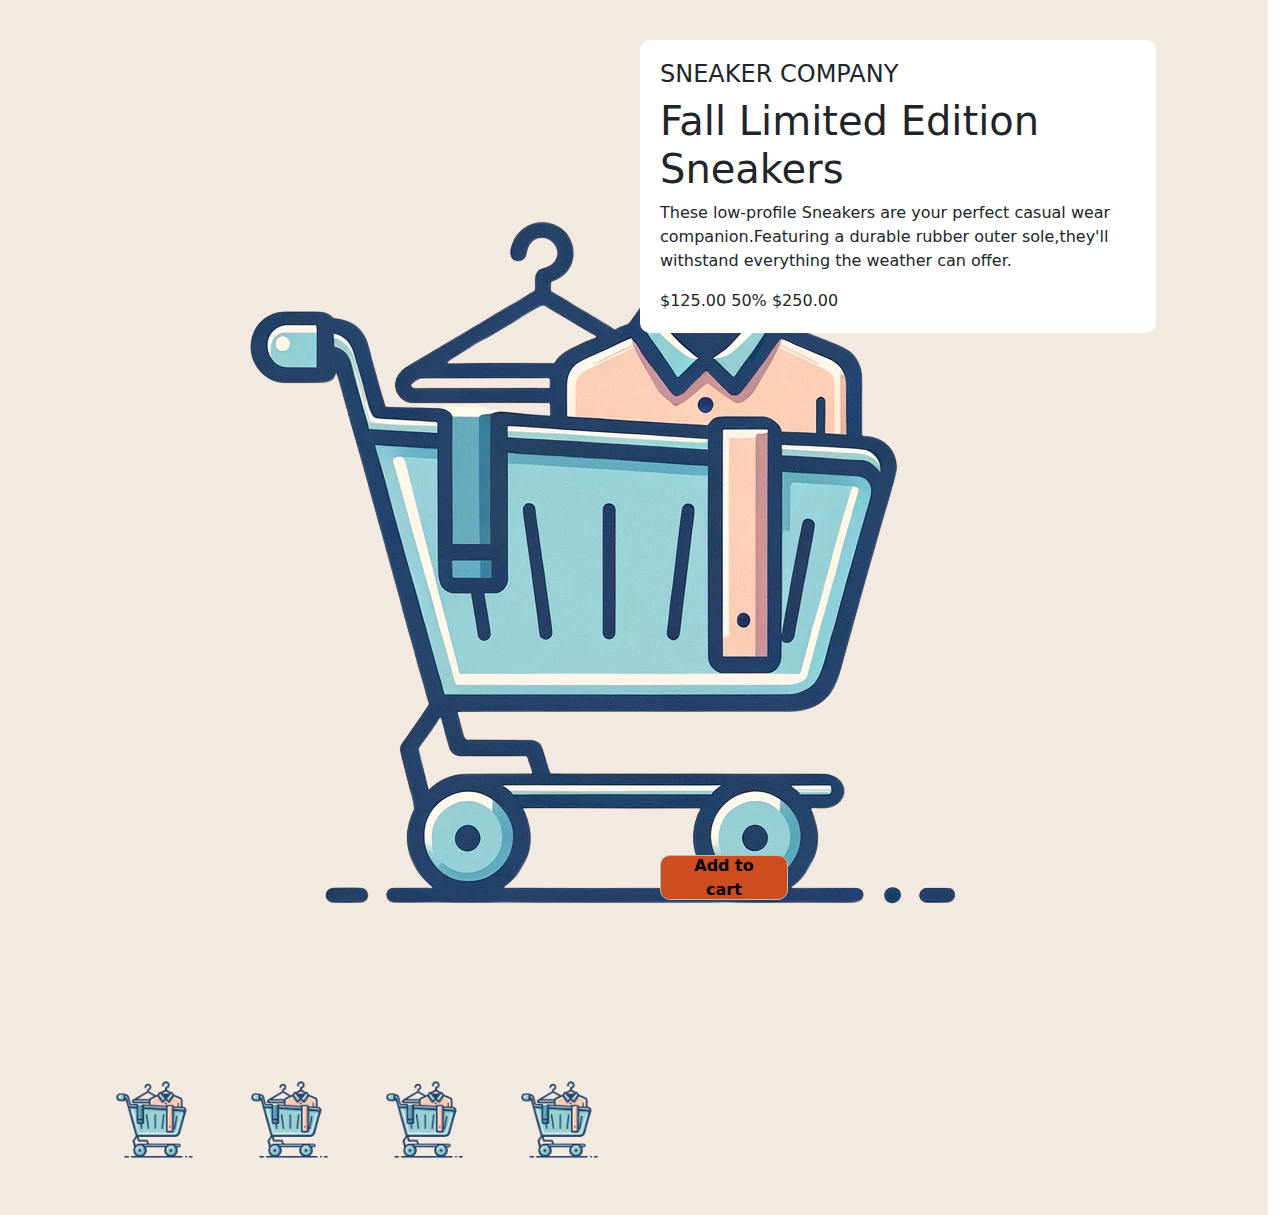
==== marcio-xerem/produtos.html @ 09e9e6fc "primeiro commit" ====
<!DOCTYPE html>
<html lang="pt-br">

<head>
    <meta charset="UTF-8">
    <meta name="viewport" content="width=device-width, initial-scale=1.0">
    <link rel="stylesheet" href="style.css">
    <link href="https://cdn.jsdelivr.net/npm/bootstrap@5.3.3/dist/css/bootstrap.min.css" rel="stylesheet"
        integrity="sha384-QWTKZyjpPEjISv5WaRU9OFeRpok6YctnYmDr5pNlyT2bRjXh0JMhjY6hW+ALEwIH" crossorigin="anonymous">
    <script src="https://cdn.jsdelivr.net/npm/bootstrap@5.3.3/dist/js/bootstrap.bundle.min.js"
        integrity="sha384-YvpcrYf0tY3lHB60NNkmXc5s9fDVZLESaAA55NDzOxhy9GkcIdslK1eN7N6jIeHz"
        crossorigin="anonymous"></script>
    <title>Detalhe do Produto</title>
</head>

<body>

    <main class="row">

        <div class="detalheProduto col-6">

            <img src="assets/carrinho.png" class="vazio">
            
            <div class="row">

                <div class="minImg col-3"> <img src="assets/carrinho.png" class="vazio"></div>

                <div class="minImg col-3"> <img src="assets/carrinho.png" class="vazio"></div>

                <div class="minImg col-3"> <img src="assets/carrinho.png" class="vazio"></div>

                <div class="minImg col-3"> <img src="assets/carrinho.png" class="vazio"></div>



            </div>



        </div>

        <div class="catalogoProduto col-6">
            <div class="carrinho">
                <h4>SNEAKER COMPANY</h4>

                <h1>Fall Limited Edition Sneakers</h1>

                <p>These low-profile Sneakers are your perfect casual wear companion.Featuring a durable rubber outer
                    sole,they'll withstand everything the weather can offer.</p>

                <span>$125.00 50%</span>
                <span>$250.00</span>

                <button class="btn-addCart">Add to cart</button>



            </div>

    </main>
    <script src="script.js" type="module"></script>
</body>

</html>
---- marcio-xerem/style.css ----
* {
    margin: 0;
    padding: 0;
    box-sizing: border-box;
}

main {
    width: 100%;
    background-color: #f2e9e1;
    padding: 40px 100px;
}

.container-produtos{
    padding: 20px;
}

.card-produto {
    padding:10px;
}

.produto img {
    width: 100%;
    height: 200px;
    border-radius: 15px;
}

.produto {
    padding: 10px 20px;
    display: flex;
    flex-direction: column;
    align-items: center;
    position: relative;
}

.produto .btn-add {
    width: 50%;
    position: absolute;
    bottom: 0;
    border: 0;
    padding: 10px 20px;
    border-radius: 30px;
    border: 1px solid rgb(186, 184, 184);
    display: flex;
    justify-content: space-around;
    align-items: center;
    height: 45px;
}

.btn-controller {
    width: 50%;
    position: absolute;
    bottom: 0;
    border: 0;
    padding: 10px;
    border-radius: 30px;
    background-color: #c83b0e;
    display: flex;
    justify-content: space-between;
    align-items: center;
    height: 45px;
    color: #fff;
    font-size: 18px;
    display: none;
}

.controller {
    width: 20px !important;
    height: 20px !important;
    border: 1px solid #fff;
    border-radius: 50%;
    display: flex;
    align-items: center;
    justify-content: center;
}

.controller img {
    width: 10px !important;
    height: 10px !important;
}


.produto > button img {
    width: 20px;
}

.infos {
    padding: 10px 20px;
    display: flex;
    flex-direction: column;
    gap: 10px;
}

.marca {
    color: #c4b6aa;
    font-size: 16px;
}

.nome,.preco {
    font-size: 18px;
}

.preco {
    font-weight: 500;
    color: rgb(251, 177, 39);
}

.carrinho {
    background-color: #fff;
    padding: 20px;
    border-radius: 10px;
}

.carrinho h2{
    color: #c53a09;
    font-weight: bold;
    font-size: 22px;
}

.lista-produtos {
    text-align: center;
    padding: 20px;
    margin-bottom: 30px;
}

.lista-produtos .vazio {
    width: 250px;
}

.card-carrinho {
    text-align: left;
    margin-bottom: 10px;
}

.produto-carrinho {
    font-weight: 500;
}

.infos-carrinho {
    display: flex;
    gap: 10px;
}

.quantidade-carrinho {
    color: #cc4d1f;
    font-weight: bold;
}

.valor-individual {
    color: #a19c9c;
}

.valor-total {
    color: #575757;
    font-weight: 500;
}

.valor-total-carrinho {
    text-align: center;
}


/* Página com os detalhes da compra */

.modal {
    position: fixed;
    top: 0;
    left: 0;
    width: 100%;
    height: 100%;
    background-color: rgba(0, 0, 0, 0.5);
    display: flex;
    justify-content: center;
    align-items: center;
    z-index: 1000;
    /* Garantir que a modal esteja em cima */
}

.modal-content {
    background-color: white;
    padding: 20px;
    border-radius: 10px;
    text-align: left;
    max-width: 600px;
    width: 80%;
    z-index: 1001;
    /* Garantir que o conteúdo da modal esteja em cima */
}

.imagem-produto {
    width: 50px;
    height: 50px;
    object-fit: cover;
    margin-right: 10px;
}

.produto-confirmacao {
    display: flex;
    align-items: flex-start;
    margin-bottom: 10px;
}

.produto-info {
    display: flex;
    flex-direction: column;
    justify-content: center;
    margin-left: 10px;
}

.produto-nome {
    font-weight: bold;
    margin-bottom: 5px;
}

.produto-detalhes {
    font-size: 14px;
}

/* Estilo para centralizar o botão */
.modal-content .btn-novo-pedido {
    display: block;
    margin: 20px auto;
    color: #fff;
    background-color: #c53a09;
    font-size: 18px;
    border-radius: 20px;
    width: 80%;
}

/* Estilo para congelar o fundo */
.modal-open {
    overflow: hidden;
}

.catalogoProduto .btn-addCart {
    width: 10%;
    position: absolute;
    bottom: 0;
    border: 0;
    padding: 10px 20px;
    border-radius: 10px;
    border: 1px solid rgb(186, 184, 184);
    display: flex;
    justify-content: space-around;
    align-items: center;
    height: 45px;
    background-color: #cc4d1f;
    font-weight: bold;
}

.detalheProduto .minImg img{ 

width: 100%; 




}
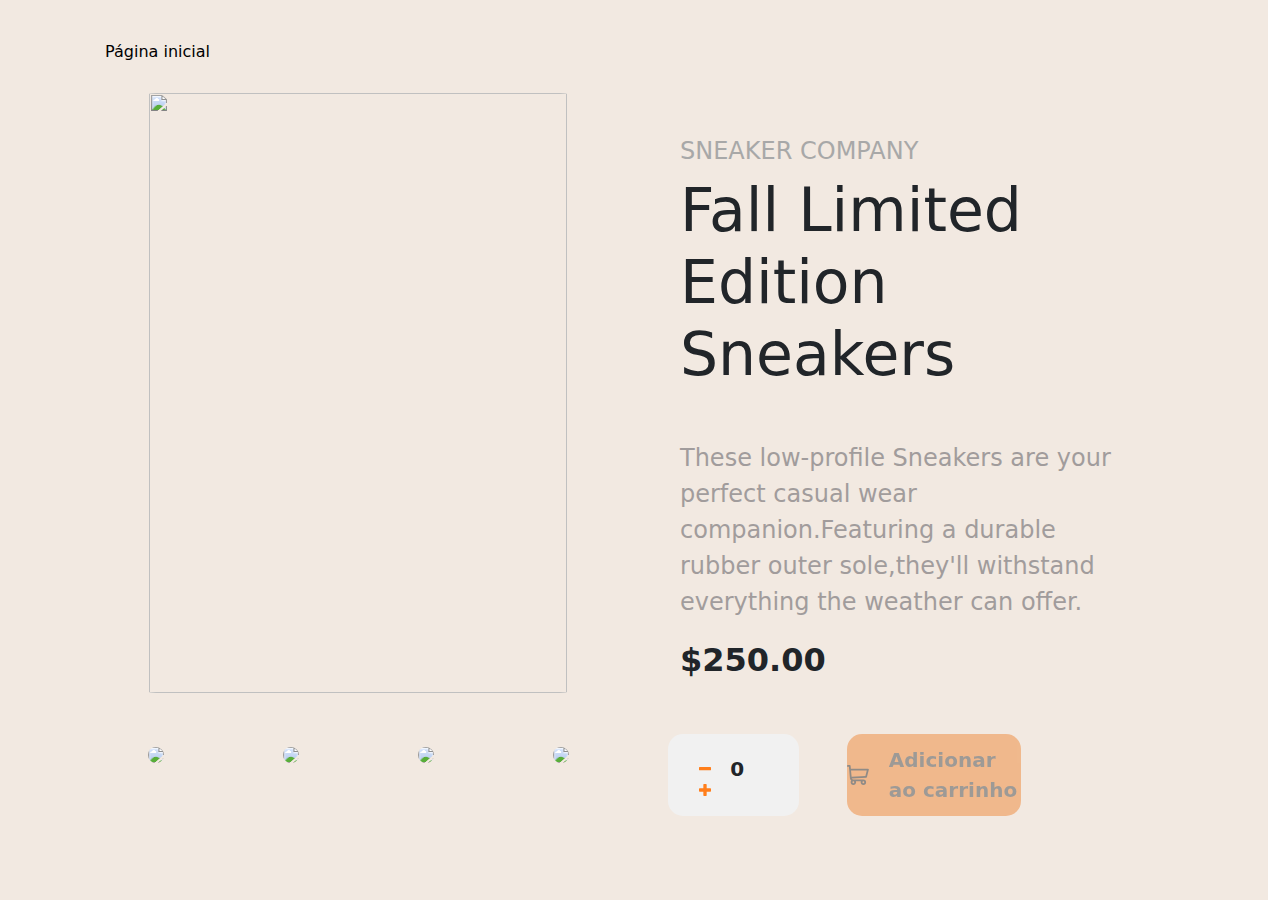
==== commit 1d10c5fd: "Integração do carrinho entre a página principal e a página individual do produto" ====
--- a/marcio-xerem/produtos.html
+++ b/marcio-xerem/produtos.html
@@ -15,23 +15,25 @@
 
 <body>
 
-    <main class="row">
+    <main class="row" style="height: 100vh;">
+
+        <div class="pagina-inicial">
+            <a href="./index.html"> <img src="https://cdn-icons-png.flaticon.com/512/271/271218.png" alt=""> Página inicial</a>
+        </div>
 
         <div class="detalheProduto col-6">
 
-            <img src="assets/carrinho.png" class="vazio">
+            <img src="https://decathlonstore.vtexassets.com/unsafe/1256x1256/center/middle/https%3A%2F%2Fdecathlonpro.vtexassets.com%2Farquivos%2Fids%2F157609914-628-628%2F-cta-performance-510-pto-pv24-2xl-preto-3g1.jpg%3Fv%3D638586306257200000" class="vazio">
             
             <div class="row">
 
-                <div class="minImg col-3"> <img src="assets/carrinho.png" class="vazio"></div>
+                <div class="minImg col-3"> <img src="https://decathlonstore.vtexassets.com/unsafe/1256x1256/center/middle/https%3A%2F%2Fdecathlonpro.vtexassets.com%2Farquivos%2Fids%2F157609914-628-628%2F-cta-performance-510-pto-pv24-2xl-preto-3g1.jpg%3Fv%3D638586306257200000" class="vazio"></div>
 
-                <div class="minImg col-3"> <img src="assets/carrinho.png" class="vazio"></div>
+                <div class="minImg col-3"> <img src="https://decathlonstore.vtexassets.com/unsafe/1256x1256/center/middle/https%3A%2F%2Fdecathlonpro.vtexassets.com%2Farquivos%2Fids%2F157609914-628-628%2F-cta-performance-510-pto-pv24-2xl-preto-3g1.jpg%3Fv%3D638586306257200000" class="vazio"></div>
 
-                <div class="minImg col-3"> <img src="assets/carrinho.png" class="vazio"></div>
+                <div class="minImg col-3"> <img src="https://decathlonstore.vtexassets.com/unsafe/1256x1256/center/middle/https%3A%2F%2Fdecathlonpro.vtexassets.com%2Farquivos%2Fids%2F157609914-628-628%2F-cta-performance-510-pto-pv24-2xl-preto-3g1.jpg%3Fv%3D638586306257200000" class="vazio"></div>
 
-                <div class="minImg col-3"> <img src="assets/carrinho.png" class="vazio"></div>
-
-
+                <div class="minImg col-3"> <img src="https://decathlonstore.vtexassets.com/unsafe/1256x1256/center/middle/https%3A%2F%2Fdecathlonpro.vtexassets.com%2Farquivos%2Fids%2F157609914-628-628%2F-cta-performance-510-pto-pv24-2xl-preto-3g1.jpg%3Fv%3D638586306257200000" class="vazio"></div>
 
             </div>
 
@@ -40,7 +42,7 @@
         </div>
 
         <div class="catalogoProduto col-6">
-            <div class="carrinho">
+            <div class="infos-produto">
                 <h4>SNEAKER COMPANY</h4>
 
                 <h1>Fall Limited Edition Sneakers</h1>
@@ -48,17 +50,34 @@
                 <p>These low-profile Sneakers are your perfect casual wear companion.Featuring a durable rubber outer
                     sole,they'll withstand everything the weather can offer.</p>
 
-                <span>$125.00 50%</span>
                 <span>$250.00</span>
 
-                <button class="btn-addCart">Add to cart</button>
+                <div class="cart-manager">
 
+                    <div class="controlador row">
 
+                        <div class="col-3 decrement"><img src="assets/icon-minus.svg" alt=""></div>
+
+                        <span class="col-6 contador">0</span>
+
+                        <div class="col-3 increment"><img src="assets/icon-plus.svg" alt=""></div>
+
+                    </div>
+
+                    <div class="addCart-individual desabilitado">
+
+                        <img src="assets/icon-cart.svg" alt="">
+
+                        <span>Adicionar ao carrinho</span>
+
+                    </div>
+
+                </div>
 
             </div>
 
     </main>
-    <script src="script.js" type="module"></script>
+    <script src="produtoScript.js" type="module"></script>
 </body>
 
 </html>--- a/marcio-xerem/style.css
+++ b/marcio-xerem/style.css
@@ -16,16 +16,22 @@
 
 .card-produto {
     padding:10px;
-}
-
-.produto img {
+    height: 100%;
+}
+
+.produto > a > img {
     width: 100%;
     height: 200px;
     border-radius: 15px;
 }
 
+.produto a {
+    width: 100%;
+    flex-grow: 1;
+}
+
 .produto {
-    padding: 10px 20px;
+    padding: 10px 0px;
     display: flex;
     flex-direction: column;
     align-items: center;
@@ -40,6 +46,7 @@
     padding: 10px 20px;
     border-radius: 30px;
     border: 1px solid rgb(186, 184, 184);
+    background-color: #f3d8bf;
     display: flex;
     justify-content: space-around;
     align-items: center;
@@ -231,27 +238,128 @@
     overflow: hidden;
 }
 
-.catalogoProduto .btn-addCart {
-    width: 10%;
-    position: absolute;
-    bottom: 0;
-    border: 0;
-    padding: 10px 20px;
-    border-radius: 10px;
-    border: 1px solid rgb(186, 184, 184);
-    display: flex;
-    justify-content: space-around;
-    align-items: center;
-    height: 45px;
-    background-color: #cc4d1f;
-    font-weight: bold;
+.catalogoProduto {
+    display: flex;
+    justify-content: center;
+    align-items: center;
+}
+
+.detalheProduto {
+    text-align: center;
+}
+
+.detalheProduto img {
+    border-radius: 30px;
+}
+
+.detalheProduto > img {
+    width: 90%;
+    margin-bottom: 40px;
+    height: 600px;
+}
+
+.infos-produto {
+    padding: 40px;
+}
+
+.infos-produto > h4 {
+    color: #a8a8a8;
+}
+
+.infos-produto > h1 {
+    font-size: 60px;
+    margin-bottom: 50px;
+}
+
+.infos-produto > p {
+    font-size: 24px;
+    color: #a19c9c;
+}
+
+.infos-produto > span {
+    font-weight: bold;
+    font-size: 32px;
+}
+
+.minImg {
+    padding: 10px;
 }
 
 .detalheProduto .minImg img{ 
 
-width: 100%; 
-
-
-
-
+width: 80%; 
+
+}
+
+.cart-manager {
+    margin-top: 50px;
+    display: flex;
+    gap: 60px;
+}
+
+.controlador {
+    width: 30%;
+    padding: 20px 25px;
+    background-color: #f1f1f1;
+    border-radius: 15px;
+    user-select: none;
+}
+
+.controlador > div, .controlador > span {
+    text-align: center;
+    font-size: 20px;
+    font-weight: bold;
+    display: flex;
+    justify-content: center;
+    align-items: center;
+}
+
+.controlador img {
+    width: 15px;
+}
+
+.controlador > div {
+    cursor: pointer;
+}
+
+.addCart-individual {
+    background-color: #ee7010;
+    width: 40%;
+    display: flex;
+    align-items: center;
+    justify-content: center;
+    border-radius: 15px;
+    gap: 20px;
+}
+
+.addCart-individual span {
+    font-weight: bold;
+    font-size: 20px;
+}
+
+.addCart-individual img {
+    
+    filter: brightness(0);
+
+}
+
+.pagina-inicial {
+    margin-bottom: 20px;
+}
+
+.pagina-inicial > a {
+    text-decoration: none;
+    color: #000;
+}
+
+.pagina-inicial > a > img {
+    width: 20px;
+}
+
+.desabilitado {
+    opacity: 0.4;
+}
+
+.habilitado {
+    opacity: 1;
 }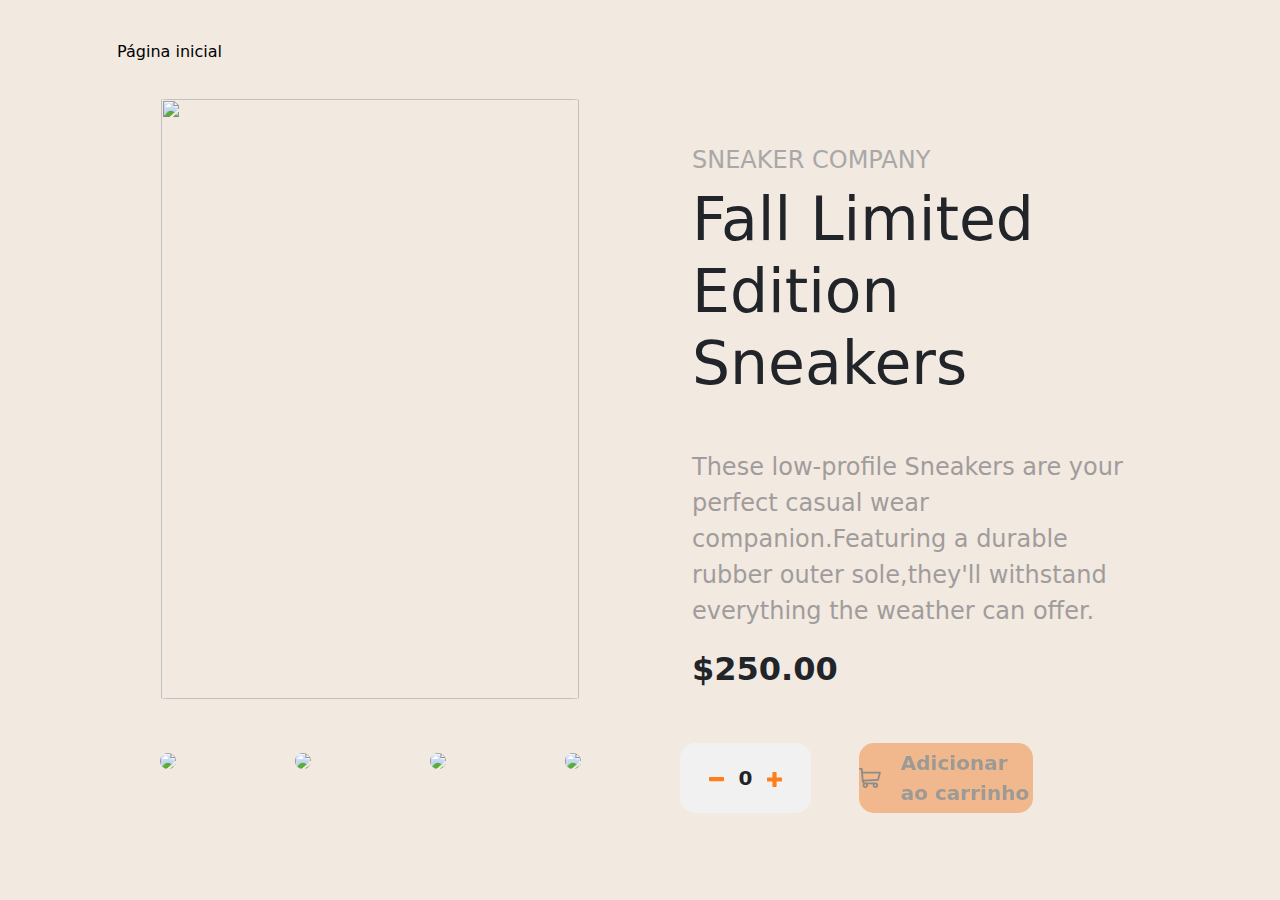
==== commit 574b88f9: "Configuração de responsivo" ====
--- a/marcio-xerem/produtos.html
+++ b/marcio-xerem/produtos.html
@@ -21,7 +21,7 @@
             <a href="./index.html"> <img src="https://cdn-icons-png.flaticon.com/512/271/271218.png" alt=""> Página inicial</a>
         </div>
 
-        <div class="detalheProduto col-6">
+        <div class="detalheProduto col-xxl-6 col-xl-6 col-lg-6 col-md-12 col-sm-12 col-12">
 
             <img src="https://decathlonstore.vtexassets.com/unsafe/1256x1256/center/middle/https%3A%2F%2Fdecathlonpro.vtexassets.com%2Farquivos%2Fids%2F157609914-628-628%2F-cta-performance-510-pto-pv24-2xl-preto-3g1.jpg%3Fv%3D638586306257200000" class="vazio">
             
@@ -41,7 +41,7 @@
 
         </div>
 
-        <div class="catalogoProduto col-6">
+        <div class="catalogoProduto col-xxl-6 col-xl-6 col-lg-6 col-md-12 col-sm-12 col-12">
             <div class="infos-produto">
                 <h4>SNEAKER COMPANY</h4>
 
@@ -56,11 +56,11 @@
 
                     <div class="controlador row">
 
-                        <div class="col-3 decrement"><img src="assets/icon-minus.svg" alt=""></div>
-
-                        <span class="col-6 contador">0</span>
-
-                        <div class="col-3 increment"><img src="assets/icon-plus.svg" alt=""></div>
+                        <div class="testeControlador">
+                            <div class="col-3 decrement"><img src="assets/icon-minus.svg" alt=""></div>
+                            <span class="col-6 contador">0</span>
+                            <div class="col-3 increment"><img src="assets/icon-plus.svg" alt=""></div>
+                        </div>
 
                     </div>
 
--- a/marcio-xerem/style.css
+++ b/marcio-xerem/style.css
@@ -4,8 +4,13 @@
     box-sizing: border-box;
 }
 
+body {
+    background-color: #f2e9e1 !important;
+}
+
 main {
     width: 100%;
+    margin: 0 auto !important;
     background-color: #f2e9e1;
     padding: 40px 100px;
 }
@@ -303,6 +308,7 @@
     background-color: #f1f1f1;
     border-radius: 15px;
     user-select: none;
+    display: flex;
 }
 
 .controlador > div, .controlador > span {
@@ -362,4 +368,116 @@
 
 .habilitado {
     opacity: 1;
+}
+
+@media screen and (max-width:1400px) and (min-width:1200px) {
+
+    .btn-add {
+        font-size: 12px;
+    }
+
+    .btn-add > img {
+        width: 15px !important;
+    }
+
+}
+
+@media  screen and (max-width:1300px) {
+    
+    .controlador {
+        padding: 20px 15px;
+    }
+
+}
+
+@media screen and (max-width:800px) {
+    
+    .detalheProduto > img {
+        width: 100%;
+        height: 400px;
+    }
+
+    .infos-produto > h4 {
+        font-size: 18px;
+    }
+    
+    .infos-produto > h1 {
+        font-size: 42px;
+        margin-bottom: 50px;
+    }
+    
+    .infos-produto > p {
+        font-size: 20px;
+        color: #a19c9c;
+    }
+    
+    .infos-produto > span {
+        font-weight: bold;
+        font-size: 28px;
+    }
+
+    main {
+        padding: 30px;
+    }
+
+}
+
+@media screen and (max-width:1000px) {
+
+    .btn-add {
+        font-size: 12px;
+    }
+
+    .btn-add > img {
+        width: 15px !important;
+    }
+
+}
+
+@media screen and (max-width:480px) {
+
+    .container-produtos {
+        padding: 0px;
+    }
+
+    .card-produto {
+        padding: 0;
+    }
+
+
+    main {
+        padding: 30px;
+    }
+
+    .infos-produto > h4 {
+        font-size: 18px;
+    }
+    
+    .infos-produto > h1 {
+        font-size: 34px;
+        margin-bottom: 50px;
+    }
+    
+    .infos-produto > p {
+        font-size: 20px;
+        color: #a19c9c;
+    }
+    
+    .infos-produto > span {
+        font-weight: bold;
+        font-size: 24px;
+    }
+
+    main {
+        padding: 10px;
+    }
+
+    .controlador {
+        padding: 0;
+    }
+
+    .addCart-individual {
+        width: 60%;
+    }
+
 }